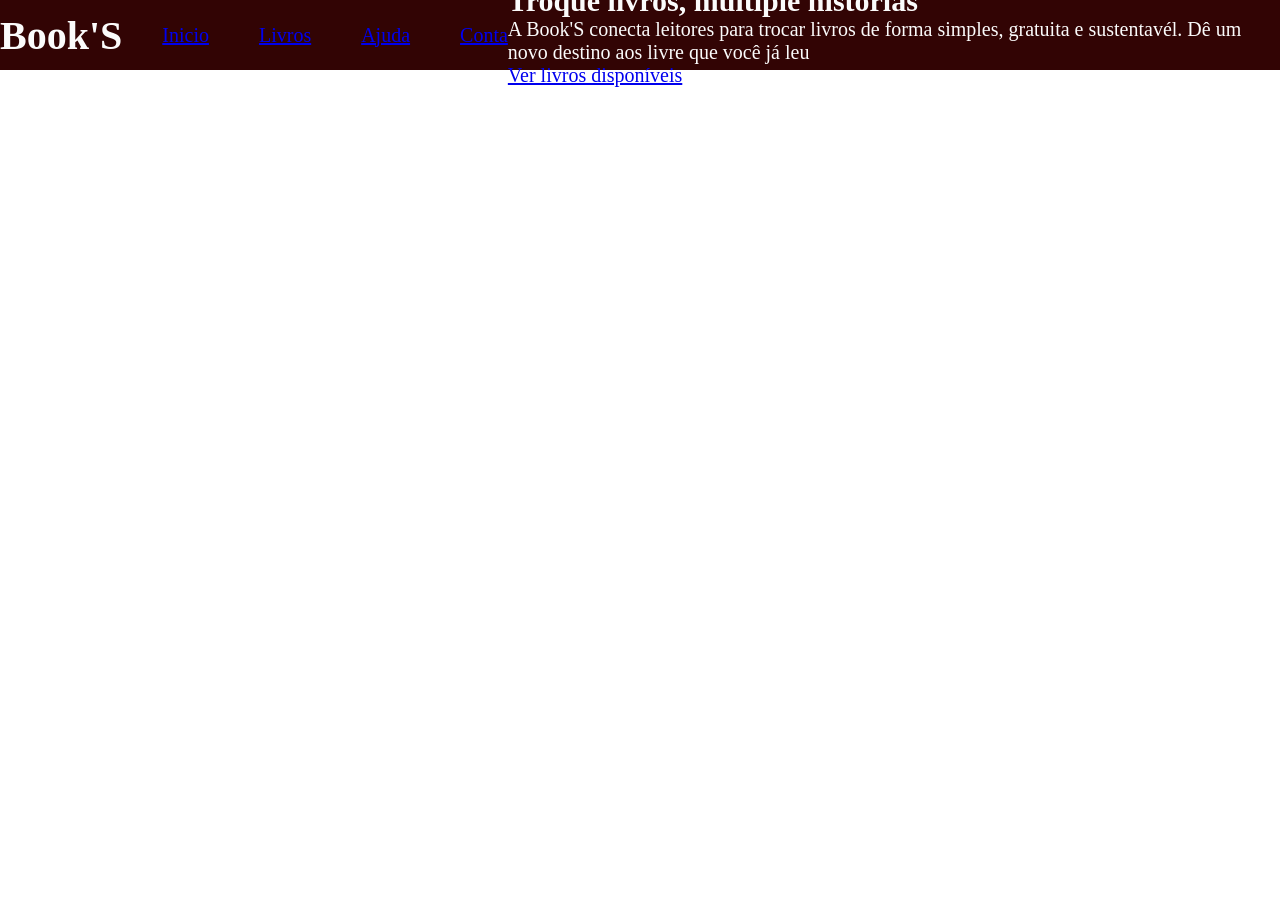
==== index.html @ 9f88556f "Add mais coisas" ====
<!DOCTYPE html>
<html lang="pt-br">
<head>
    <meta charset="UTF-8">
    <meta name="viewport" content="width=device-width, initial-scale=1.0">
    <link rel="stylesheet" href="style.css">

    <title>Troca de livros</title>
</head>
<body>
    <header>
        <h1>    
        Book'S
         </h1>
         <nav>
            <ul>
                <li> <a href="# "> Inicio </a> </li>
                <li> <a href="# "> Livros </a> </li>
                <li> <a href="# "> Ajuda </a> </li>
                <li> <a href="# "> Conta </a> </li>

         </ul>
     </nav>
 <header>
<section>
    <h1> Troque livros, multiple histórias </h1>
    <p> A Book'S conecta leitores para trocar livros de forma simples, gratuita e sustentavél. Dê um novo destino aos livre
     que você já leu </p>
     <a href="#livros"> Ver livros disponíveis</a>
</section>

</body>

</html>
---- style.css ----
body{

    background-color: rgb(255, 255, 255);
    color:rgb(249, 249, 249);
    font-size: 20px;
}
*{
    margin: 0;
   
}
header{
    background-color: rgb(50, 4, 4);
    width: 100%;
    height: 70px;
    display: flex;
    justify-content: space-between;
    align-items: center;
    color: rgb(251, 251, 251);
    font-size: 20px ;
}

ul{
display:flex;
gap: 50px;
list-style: none;
}

.menu{
    display: inline-block;
    text-decoration: none;
    color: rgb(255, 255, 255);
    padding: 5px;
    transition: 0.3s;
}

.menu:hover{
    color:rgb(121, 18, 18);
    background-color: rgb(139, 130, 118);
    border-radius: 5px;
    border: 2px ridge black;
    box-shadow: 5px 5px 5px rgb(0, 0, 0); 
}
{
section

}
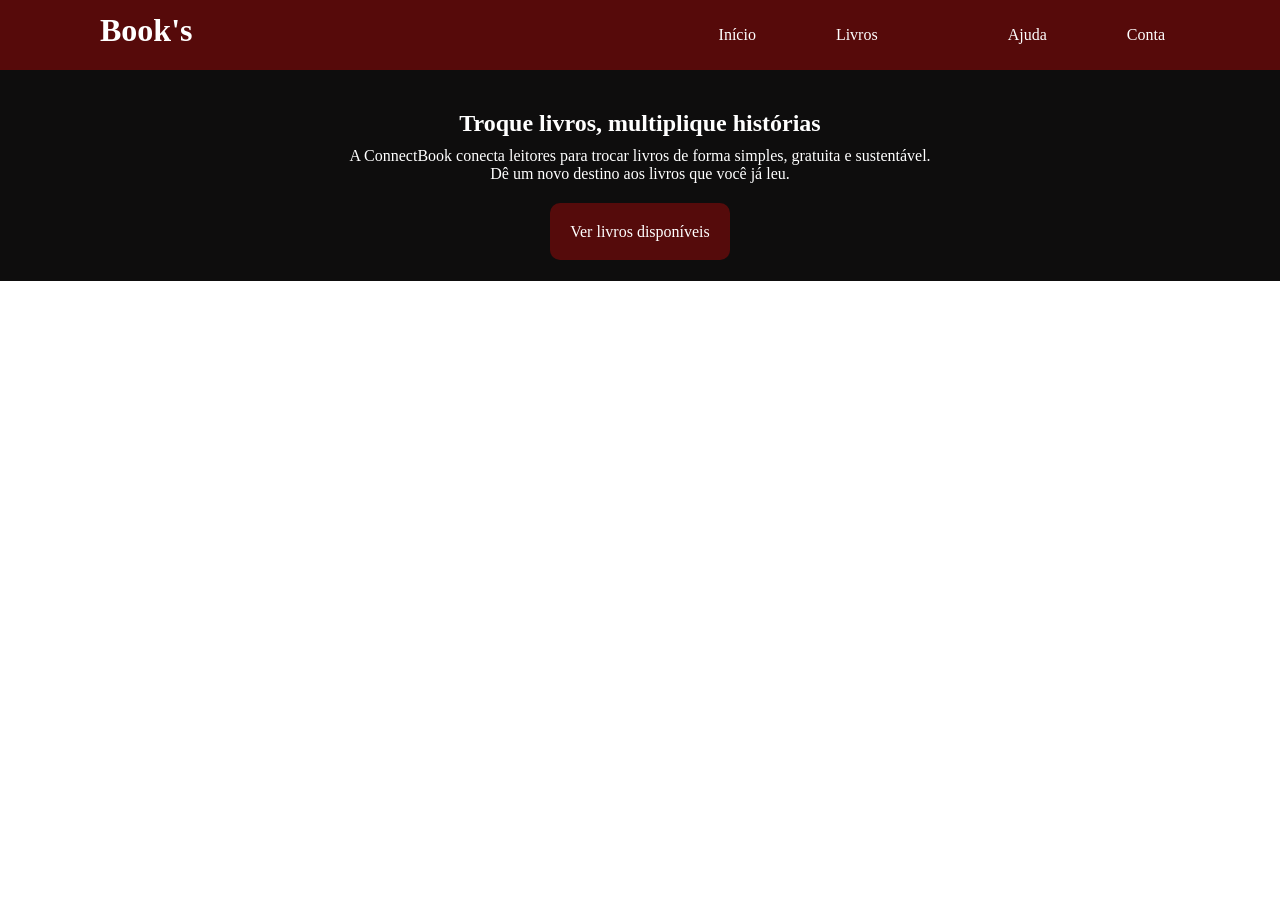
==== commit d3fe3e5b: "ADD coisas" ====
--- a/index.html
+++ b/index.html
@@ -1,34 +1,31 @@
 <!DOCTYPE html>
 <html lang="pt-br">
+
 <head>
     <meta charset="UTF-8">
     <meta name="viewport" content="width=device-width, initial-scale=1.0">
     <link rel="stylesheet" href="style.css">
+    <title>Book's</title>
+</head>
 
-    <title>Troca de livros</title>
-</head>
 <body>
     <header>
-        <h1>    
-        Book'S
-         </h1>
-         <nav>
+        <h1><div  id="nome-logo">Book's </div></h1>
+        <nav>
             <ul>
-                <li> <a href="# "> Inicio </a> </li>
-                <li> <a href="# "> Livros </a> </li>
-                <li> <a href="# "> Ajuda </a> </li>
-                <li> <a href="# "> Conta </a> </li>
-
-         </ul>
-     </nav>
- <header>
-<section>
-    <h1> Troque livros, multiple histórias </h1>
-    <p> A Book'S conecta leitores para trocar livros de forma simples, gratuita e sustentavél. Dê um novo destino aos livre
-     que você já leu </p>
-     <a href="#livros"> Ver livros disponíveis</a>
-</section>
+                <li> <a class="menu" href="#"> Início </a> </li>
+                <li> <a class="menu" href="#"> Livros </a> <li>
+                <li> <a class="menu" href="#"> Ajuda </a> </li>
+                <li> <a class="menu" href="#"> Conta </a></li>
+            </ul>
+        </nav>
+    </header>
+    <section class="banner-principal">
+        <h1 >Troque livros, multiplique histórias</h1>
+        <p>A ConnectBook conecta leitores para trocar livros de forma simples, gratuita e sustentável. <br> Dê um novo destino aos livros que você já leu.</p>
+        <a id="btn-ver-livros" href="#livros"> Ver livros disponíveis</a>       
+    </section>
 
 </body>
 
-</html> +</html>
--- a/style.css
+++ b/style.css
@@ -1,46 +1,76 @@
-body{
+@import url('https://fonts.googleapis.com/css2?family=Raleway:ital,wght@0,100..900;1,100..900&display=swap');
 
-    background-color: rgb(255, 255, 255);
-    color:rgb(249, 249, 249);
-    font-size: 20px;
-}
+
 *{
     margin: 0;
-   
+
+    font-family: ; 
+    font-optical-sizing: auto;
+    font-weight: weight;
+    font-style: normal;
+    
 }
+
 header{
-    background-color: rgb(50, 4, 4);
-    width: 100%;
-    height: 70px;
+    background-color:#560a0a ;
     display: flex;
     justify-content: space-between;
     align-items: center;
-    color: rgb(251, 251, 251);
-    font-size: 20px ;
+    color: #FFF;
+    max-width: 100%;
+    height: 70px;
+    padding: 0 100px ;
 }
 
 ul{
-display:flex;
-gap: 50px;
-list-style: none;
+    display: flex;
+    gap: 50px;
+    list-style: none;
 }
 
 .menu{
     display: inline-block;
     text-decoration: none;
-    color: rgb(255, 255, 255);
-    padding: 5px;
+    color: #FFF;
+    padding: 10px 15px;
     transition: 0.3s;
 }
 
 .menu:hover{
-    color:rgb(121, 18, 18);
-    background-color: rgb(139, 130, 118);
-    border-radius: 5px;
-    border: 2px ridge black;
-    box-shadow: 5px 5px 5px rgb(0, 0, 0); 
+    color: #2b0303;
+    background-color: rgba(108, 8, 8, 0.886);
+    border-radius: 10px;
+    border: #310404;
+    box-shadow: 3px 3px 3px #280202;
+    
 }
-{
-section
 
+
+.banner-principal{
+    text-align: center;
+    padding: 40px 200px; 
+    background-color:#0e0d0d;;
+    color: #FFF;
 }
+
+h1{
+    margin-bottom: 10px;
+}
+
+p{
+    margin-bottom: 40px;
+}
+
+#btn-ver-livros{
+    background-color: #550b0b;
+    text-decoration: none;
+    color: #FFF;
+    padding: 20px;
+    border-radius: 10px;
+}
+
+#btn-ver-livros:hover{
+    background-color: #423e3e;
+    border: none;
+
+}
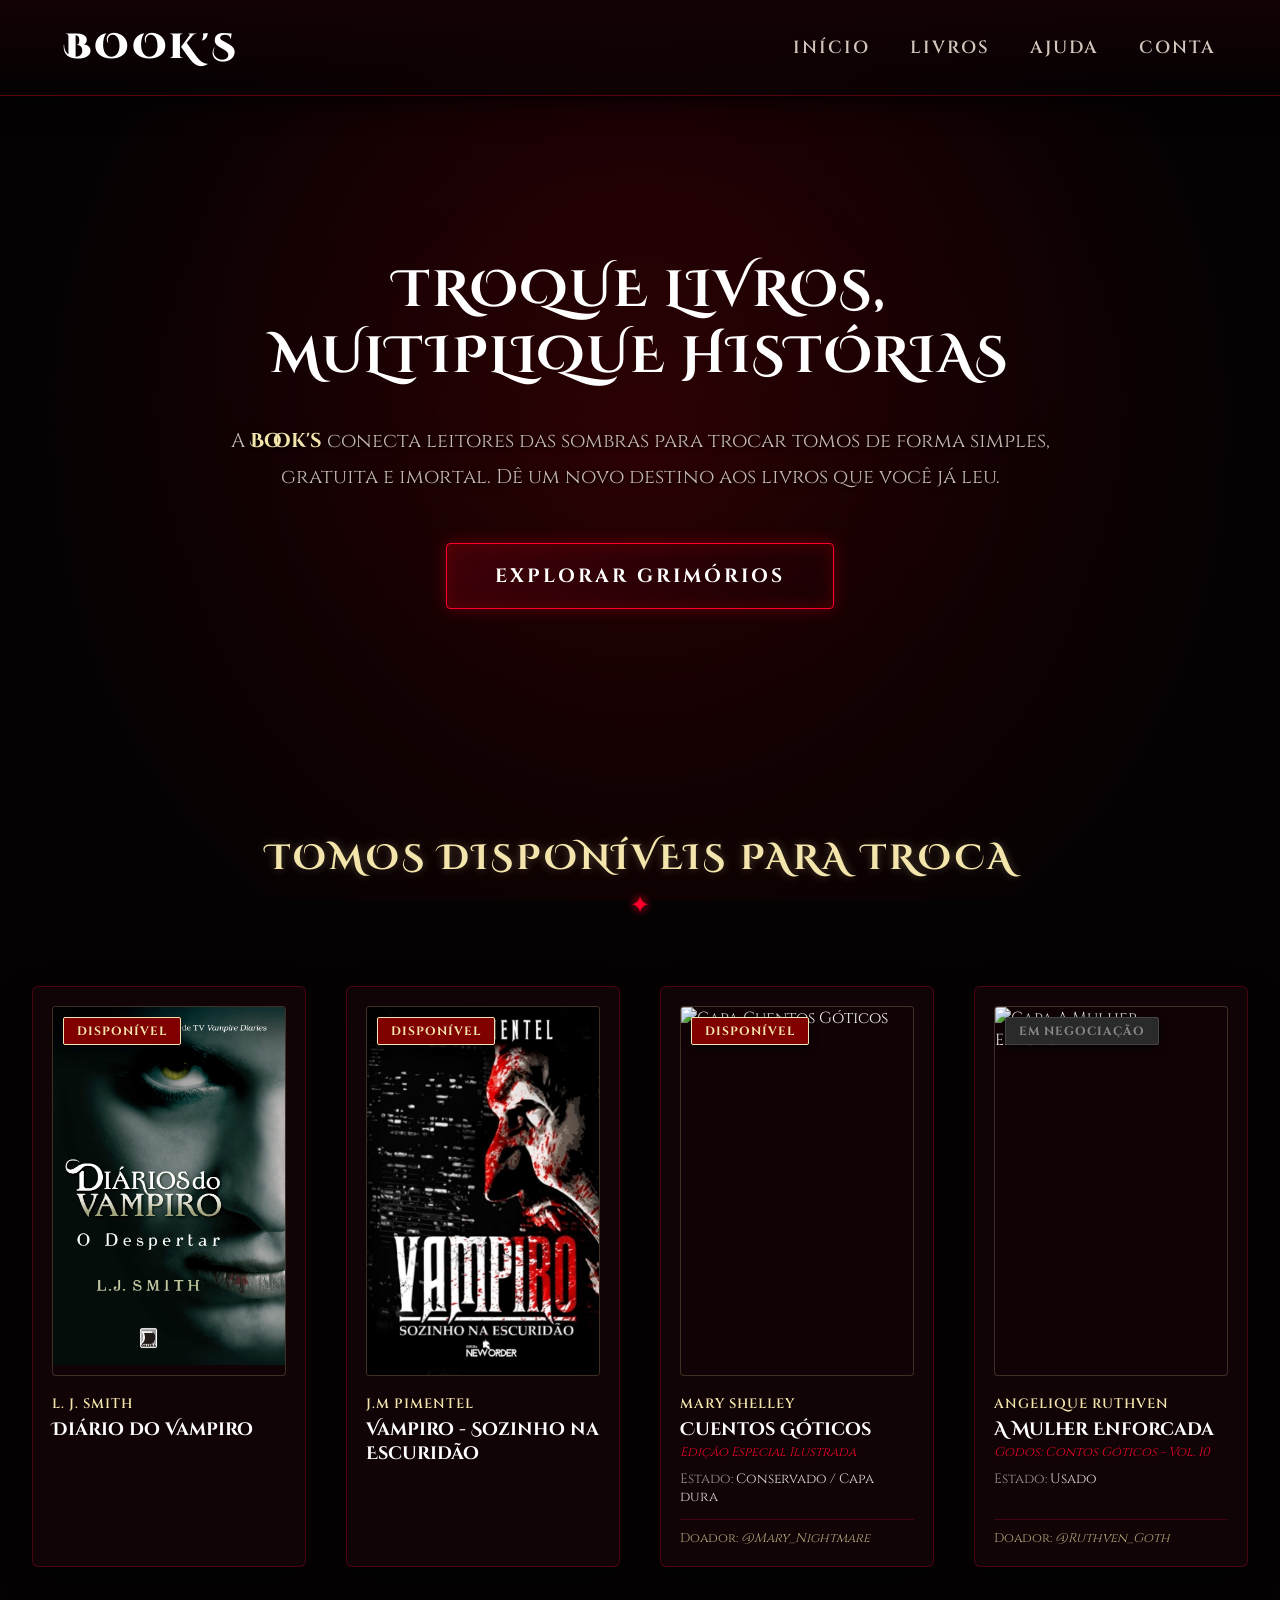
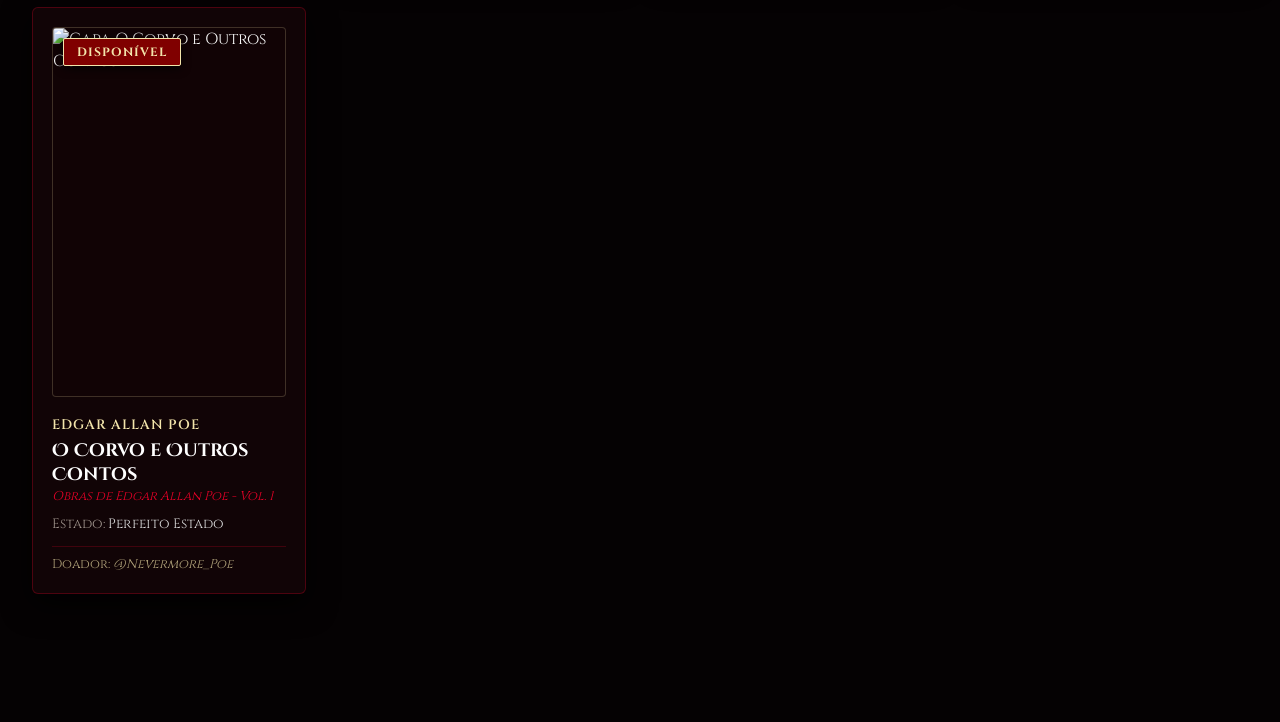
==== commit 5e8004b2: "ADD novas coisas" ====
--- a/index.html
+++ b/index.html
@@ -1,31 +1,148 @@
 <!DOCTYPE html>
-<html lang="pt-br">
+<html lang="pt-BR">
+<head>
+  <meta charset="UTF-8">
+  <meta name="viewport" content="width=device-width, initial-scale=1.0">
+  <title>BOOK'S - Troque Livros Imortais</title>
+  
+  <!-- Fontes Góticas e Elegantes do Google Fonts -->
+  <link rel="preconnect" href="https://fonts.googleapis.com">
+  <link rel="preconnect" href="https://fonts.gstatic.com" crossorigin>
+  <link href="https://fonts.googleapis.com/css2?family=Cinzel+Decorative:wght@700;900&family=Cinzel:wght@400;600;700&display=swap" rel="stylesheet">
+  
+  <link rel="stylesheet" href="style.css">
+</head>
+<body>
 
-<head>
-    <meta charset="UTF-8">
-    <meta name="viewport" content="width=device-width, initial-scale=1.0">
-    <link rel="stylesheet" href="style.css">
-    <title>Book's</title>
-</head>
+  <!-- Efeito Visual de Névoa de Fundo -->
+  <div class="vampire-bg"></div>
 
-<body>
-    <header>
-        <h1><div  id="nome-logo">Book's </div></h1>
-        <nav>
-            <ul>
-                <li> <a class="menu" href="#"> Início </a> </li>
-                <li> <a class="menu" href="#"> Livros </a> <li>
-                <li> <a class="menu" href="#"> Ajuda </a> </li>
-                <li> <a class="menu" href="#"> Conta </a></li>
-            </ul>
-        </nav>
-    </header>
-    <section class="banner-principal">
-        <h1 >Troque livros, multiplique histórias</h1>
-        <p>A ConnectBook conecta leitores para trocar livros de forma simples, gratuita e sustentável. <br> Dê um novo destino aos livros que você já leu.</p>
-        <a id="btn-ver-livros" href="#livros"> Ver livros disponíveis</a>       
-    </section>
+  <!-- Cabeçalho -->
+  <header class="header">
+    <div class="logo">
+      BOOK'S
+    </div>
+    <nav class="nav">
+      <a href="#" class="nav-link">INÍCIO</a>
+      <a href="#livros" class="nav-link">LIVROS</a>
+      <a href="#" class="nav-link">AJUDA</a>
+      <a href="#" class="nav-link">CONTA</a>
+    </nav>
+  </header>
+
+  <!-- Seção Principal (Hero) -->
+  <main class="hero">
+    <div class="hero-content">
+      <h1 class="glow-title">
+        TROQUE LIVROS,<br>
+        <span class="highlight">MULTIPLIQUE HISTÓRIAS</span>
+      </h1>
+
+      <p class="description">
+        A <strong>Book's</strong> conecta leitores das sombras para trocar tomos de forma simples, gratuita e imortal. Dê um novo destino aos livros que você já leu.
+      </p>
+
+      <a href="#livros" class="vampire-btn">
+        <span class="btn-text">EXPLORAR GRIMÓRIOS</span>
+      </a>
+    </div>
+  </main>
+
+  <!-- SEÇÃO DE LIVROS DISPONÍVEIS -->
+  <section class="books-section" id="livros">
+    <div class="section-header">
+      <h2 class="section-title">TOMOS DISPONÍVEIS PARA TROCA</h2>
+      <div class="divider">✦</div>
+    </div>
+
+    <div class="books-grid">
+      
+      <!-- Card 1: Obsessão Sangria -->
+      <article class="book-card">
+        <div class="book-cover-wrapper">
+          <span class="badge badge-disponivel">Disponível</span>
+          <img src="img/diarios-do-vampiro.jpg" alt="Capa do livro">
+          <div class="overlay">
+            <a href="#" class="btn-trocar">SOLICITAR TROCA</a>
+          </div>
+        </div>
+        <div class="book-info">
+          <span class="book-author">L. J. Smith</span>
+          <h3 class="book-title">Diário do Vampiro</h3>
+        </div>
+      </article>
+
+      <!-- Card 2: O Castelo de Otranto -->
+      <article class="book-card">
+        <div class="book-cover-wrapper">
+          <span class="badge badge-disponivel">Disponível</span>
+          <img src="img2/61XzNR2UfTL._SL1000_.jpg" alt="Capa O Castelo de Otranto" class="book-cover">
+          <div class="overlay">
+            <a href="#" class="btn-trocar">SOLICITAR TROCA</a>
+          </div>
+        </div>
+        <div class="book-info">
+          <span class="book-author">J.M Pimentel</span>
+          <h3 class="book-title">Vampiro - Sozinho na Escuridão</h3>
+        </div>
+      </article>
+
+      <!-- Card 3: Cuentos Góticos -->
+      <article class="book-card">
+        <div class="book-cover-wrapper">
+          <span class="badge badge-disponivel">Disponível</span>
+          <img src="imagens/cuentos-goticos.jpg" alt="Capa Cuentos Góticos" class="book-cover">
+          <div class="overlay">
+            <a href="#" class="btn-trocar">SOLICITAR TROCA</a>
+          </div>
+        </div>
+        <div class="book-info">
+          <span class="book-author">Mary Shelley</span>
+          <h3 class="book-title">Cuentos Góticos</h3>
+          <p class="book-sub">Edição Especial Ilustrada</p>
+          <p class="book-condition">Estado: <span>Conservado / Capa dura</span></p>
+          <div class="owner-tag">Doador: <em>@Mary_Nightmare</em></div>
+        </div>
+      </article>
+
+      <!-- Card 4: A Mulher Enforcada -->
+      <article class="book-card">
+        <div class="book-cover-wrapper">
+          <span class="badge badge-reservado">Em Negociação</span>
+          <img src="imagens/a-mulher-enforcada.jpg" alt="Capa A Mulher Enforcada" class="book-cover">
+          <div class="overlay">
+            <a href="#" class="btn-trocar disabled">INDISPONÍVEL</a>
+          </div>
+        </div>
+        <div class="book-info">
+          <span class="book-author">Angelique Ruthven</span>
+          <h3 class="book-title">A Mulher Enforcada</h3>
+          <p class="book-sub">Godos: Contos Góticos - Vol. 10</p>
+          <p class="book-condition">Estado: <span>Usado</span></p>
+          <div class="owner-tag">Doador: <em>@Ruthven_Goth</em></div>
+        </div>
+      </article>
+
+      <!-- Card 5: Edgar Allan Poe -->
+      <article class="book-card">
+        <div class="book-cover-wrapper">
+          <span class="badge badge-disponivel">Disponível</span>
+          <img src="imagens/edgar-allan-poe.jpg" alt="Capa O Corvo e Outros Contos" class="book-cover">
+          <div class="overlay">
+            <a href="#" class="btn-trocar">SOLICITAR TROCA</a>
+          </div>
+        </div>
+        <div class="book-info">
+          <span class="book-author">Edgar Allan Poe</span>
+          <h3 class="book-title">O Corvo e Outros Contos</h3>
+          <p class="book-sub">Obras de Edgar Allan Poe - Vol. 1</p>
+          <p class="book-condition">Estado: <span>Perfeito Estado</span></p>
+          <div class="owner-tag">Doador: <em>@Nevermore_Poe</em></div>
+        </div>
+      </article>
+
+    </div>
+  </section>
 
 </body>
-
 </html>
--- a/style.css
+++ b/style.css
@@ -1,76 +1,431 @@
-@import url('https://fonts.googleapis.com/css2?family=Raleway:ital,wght@0,100..900;1,100..900&display=swap');
-
-
-*{
-    margin: 0;
-
-    font-family: ; 
-    font-optical-sizing: auto;
-    font-weight: weight;
-    font-style: normal;
-    
-}
-
-header{
-    background-color:#560a0a ;
-    display: flex;
-    justify-content: space-between;
-    align-items: center;
-    color: #FFF;
-    max-width: 100%;
-    height: 70px;
-    padding: 0 100px ;
-}
-
-ul{
-    display: flex;
-    gap: 50px;
-    list-style: none;
-}
-
-.menu{
-    display: inline-block;
-    text-decoration: none;
-    color: #FFF;
-    padding: 10px 15px;
-    transition: 0.3s;
-}
-
-.menu:hover{
-    color: #2b0303;
-    background-color: rgba(108, 8, 8, 0.886);
-    border-radius: 10px;
-    border: #310404;
-    box-shadow: 3px 3px 3px #280202;
-    
-}
-
-
-.banner-principal{
-    text-align: center;
-    padding: 40px 200px; 
-    background-color:#0e0d0d;;
-    color: #FFF;
-}
-
-h1{
-    margin-bottom: 10px;
-}
-
-p{
-    margin-bottom: 40px;
-}
-
-#btn-ver-livros{
-    background-color: #550b0b;
-    text-decoration: none;
-    color: #FFF;
-    padding: 20px;
-    border-radius: 10px;
-}
-
-#btn-ver-livros:hover{
-    background-color: #423e3e;
-    border: none;
-
-}+
+/* RESET BÁSICO E VARIÁVEIS */
+* {
+  margin: 0;
+  padding: 0;
+  box-sizing: border-box;
+}
+
+html {
+  scroll-behavior: smooth;
+}
+
+:root {
+  --bg-dark: #050203;
+  --red-dark: #2b0408;
+  --red-blood: #800000;
+  --red-bright: #ff002b;
+  --text-gold: #f3e5ab;
+  --text-white: #f5f5f5;
+  --font-gothic: 'Cinzel Decorative', serif;
+  --font-serif: 'Cinzel', serif;
+}
+
+body {
+  background-color: var(--bg-dark);
+  color: var(--text-white);
+  font-family: var(--font-serif);
+  min-height: 100vh;
+  display: flex;
+  flex-direction: column;
+  overflow-x: hidden;
+  position: relative;
+}
+
+/* Efeito de Névoa & Vignette Vampiresca ao Fundo */
+.vampire-bg {
+  position: fixed;
+  top: 0;
+  left: 0;
+  width: 100vw;
+  height: 100vh;
+  background: 
+    radial-gradient(circle at center, rgba(128, 0, 0, 0.25) 0%, rgba(5, 2, 3, 0.95) 80%),
+    radial-gradient(circle at 50% -20%, rgba(255, 0, 43, 0.15), transparent 70%);
+  pointer-events: none;
+  z-index: -1;
+}
+
+/* HEADER */
+.header {
+  display: flex;
+  justify-content: space-between;
+  align-items: center;
+  padding: 1.5rem 4rem;
+  background: linear-gradient(180deg, rgba(20, 2, 5, 0.95) 0%, rgba(5, 2, 3, 0.6) 100%);
+  border-bottom: 1px solid rgba(255, 0, 43, 0.3);
+  box-shadow: 0 4px 25px rgba(0, 0, 0, 0.9);
+  position: sticky;
+  top: 0;
+  z-index: 100;
+  backdrop-filter: blur(8px);
+}
+
+/* LOGO BRILHANTE */
+.logo {
+  font-family: var(--font-gothic);
+  font-size: 2.2rem;
+  font-weight: 900;
+  letter-spacing: 3px;
+  color: #fff;
+  text-transform: uppercase;
+  animation: vampireGlow 3s infinite alternate ease-in-out;
+}
+
+/* NAVEGAÇÃO */
+.nav {
+  display: flex;
+  gap: 2.5rem;
+}
+
+.nav-link {
+  color: #d1c7bd;
+  text-decoration: none;
+  font-size: 1.1rem;
+  font-weight: 600;
+  letter-spacing: 2px;
+  transition: all 0.3s ease;
+  position: relative;
+}
+
+.nav-link:hover {
+  color: var(--red-bright);
+  text-shadow: 0 0 10px var(--red-bright), 0 0 20px var(--red-blood);
+  transform: translateY(-2px);
+}
+
+/* HERO SECTION */
+.hero {
+  min-height: 75vh;
+  display: flex;
+  justify-content: center;
+  align-items: center;
+  text-align: center;
+  padding: 4rem 2rem;
+}
+
+.hero-content {
+  max-width: 900px;
+}
+
+/* TÍTULO PRINCIPAL CABULOSO COM BRILHO PULSANTE */
+.glow-title {
+  font-family: var(--font-gothic);
+  font-size: 3.2rem;
+  line-height: 1.3;
+  letter-spacing: 2px;
+  color: #ffffff;
+  text-transform: uppercase;
+  margin-bottom: 2rem;
+  animation: titlePulse 4s infinite alternate ease-in-out;
+}
+
+.glow-title .highlight {
+  color: #fff;
+  display: block;
+}
+
+/* DESCRIÇÃO */
+.description {
+  font-size: 1.25rem;
+  line-height: 1.8;
+  color: #c2b9b0;
+  margin-bottom: 3rem;
+  font-weight: 400;
+  text-shadow: 0 2px 4px rgba(0, 0, 0, 0.8);
+}
+
+.description strong {
+  color: var(--text-gold);
+  font-family: var(--font-gothic);
+}
+
+/* BOTÃO VAMPIRESCO */
+.vampire-btn {
+  display: inline-block;
+  padding: 1.2rem 3rem;
+  background: linear-gradient(135deg, #400008 0%, #1a0003 100%);
+  color: #ffffff;
+  text-decoration: none;
+  font-family: var(--font-serif);
+  font-size: 1.2rem;
+  font-weight: 700;
+  letter-spacing: 3px;
+  border: 1px solid var(--red-bright);
+  border-radius: 4px;
+  box-shadow: 0 0 15px rgba(255, 0, 43, 0.3), inset 0 0 15px rgba(128, 0, 0, 0.5);
+  transition: all 0.4s ease;
+}
+
+.vampire-btn:hover {
+  background: linear-gradient(135deg, var(--red-blood) 0%, #400008 100%);
+  border-color: #ff4d6d;
+  box-shadow: 0 0 30px rgba(255, 0, 43, 0.8), inset 0 0 20px rgba(255, 0, 43, 0.6);
+  transform: scale(1.05);
+  color: #fff;
+}
+
+/* ===================================
+   SEÇÃO DE LIVROS DISPONÍVEIS
+   =================================== */
+.books-section {
+  padding: 4rem 2rem 8rem 2rem;
+  max-width: 1400px;
+  margin: 0 auto;
+}
+
+.section-header {
+  text-align: center;
+  margin-bottom: 4rem;
+}
+
+.section-title {
+  font-family: var(--font-gothic);
+  font-size: 2.2rem;
+  color: var(--text-gold);
+  letter-spacing: 3px;
+  text-shadow: 0 0 10px rgba(243, 229, 171, 0.3);
+}
+
+.divider {
+  color: var(--red-bright);
+  font-size: 1.5rem;
+  margin-top: 0.5rem;
+  text-shadow: 0 0 10px var(--red-bright);
+}
+
+/* GRID DE CARDS */
+.books-grid {
+  display: grid;
+  grid-template-columns: repeat(auto-fit, minmax(240px, 1fr));
+  gap: 2.5rem;
+  justify-content: center;
+}
+
+/* CARD DE LIVRO VITORIANO */
+.book-card {
+  background: rgba(20, 5, 8, 0.85);
+  border: 1px solid rgba(255, 0, 43, 0.25);
+  border-radius: 6px;
+  padding: 1.2rem;
+  box-shadow: 0 10px 30px rgba(0, 0, 0, 0.9);
+  transition: all 0.4s cubic-bezier(0.175, 0.885, 0.32, 1.275);
+  display: flex;
+  flex-direction: column;
+  position: relative;
+}
+
+.book-card:hover {
+  transform: translateY(-10px) scale(1.02);
+  border-color: var(--red-bright);
+  box-shadow: 0 15px 35px rgba(255, 0, 43, 0.35), 0 0 15px rgba(128, 0, 0, 0.5);
+}
+
+/* CONTAINER DA CAPA */
+.book-cover-wrapper {
+  position: relative;
+  width: 100%;
+  height: 370px;
+  overflow: hidden;
+  border-radius: 4px;
+  border: 1px solid rgba(243, 229, 171, 0.2);
+  background-color: #110305;
+}
+
+.book-cover {
+  width: 100%;
+  height: 100%;
+  object-fit: cover;
+  transition: transform 0.5s ease;
+
+}
+
+.book-card:hover .book-cover {
+  transform: scale(1.08);
+}
+
+/* BADGES (SELOS) */
+.badge {
+  position: absolute;
+  top: 10px;
+  left: 10px;
+  padding: 0.3rem 0.8rem;
+  font-size: 0.75rem;
+  font-weight: 700;
+  letter-spacing: 1px;
+  text-transform: uppercase;
+  border-radius: 2px;
+  z-index: 2;
+  box-shadow: 0 2px 10px rgba(0, 0, 0, 0.8);
+}
+
+.badge-disponivel {
+  background: var(--red-blood);
+  color: var(--text-gold);
+  border: 1px solid var(--text-gold);
+}
+
+.badge-reservado {
+  background: #2a2a2a;
+  color: #888;
+  border: 1px solid #444;
+}
+
+/* EFEITO DE HOVER DA CAPA (OVERLAY) */
+.overlay {
+  position: absolute;
+  inset: 0;
+  background: rgba(5, 2, 3, 0.85);
+  display: flex;
+  justify-content: center;
+  align-items: center;
+  opacity: 0;
+  transition: opacity 0.4s ease;
+  backdrop-filter: blur(3px);
+}
+
+.book-card:hover .overlay {
+  opacity: 1;
+}
+
+.btn-trocar {
+  padding: 0.8rem 1.4rem;
+  background: var(--red-blood);
+  color: var(--text-gold);
+  text-decoration: none;
+  font-size: 0.85rem;
+  font-weight: 700;
+  letter-spacing: 2px;
+  border: 1px solid var(--red-bright);
+  box-shadow: 0 0 15px var(--red-blood);
+  transition: all 0.3s ease;
+  text-align: center;
+}
+
+.btn-trocar:hover {
+  background: var(--red-bright);
+  color: #fff;
+  box-shadow: 0 0 20px var(--red-bright);
+  transform: scale(1.05);
+}
+
+.btn-trocar.disabled {
+  background: #333;
+  border-color: #555;
+  color: #777;
+  cursor: not-allowed;
+  box-shadow: none;
+}
+
+/* INFORMAÇÕES DO LIVRO */
+.book-info {
+  padding-top: 1.2rem;
+  display: flex;
+  flex-direction: column;
+  flex: 1;
+}
+
+.book-author {
+  font-size: 0.85rem;
+  color: var(--text-gold);
+  letter-spacing: 1px;
+  text-transform: uppercase;
+  font-weight: 600;
+}
+
+.book-title {
+  font-family: var(--font-gothic);
+  font-size: 1.15rem;
+  margin: 0.3rem 0 0.1rem 0;
+  color: #fff;
+  line-height: 1.3;
+}
+
+.book-sub {
+  font-size: 0.8rem;
+  color: rgba(255, 0, 43, 0.9);
+  margin-bottom: 0.6rem;
+  font-style: italic;
+}
+
+.book-condition {
+  font-size: 0.85rem;
+  color: #a0958d;
+  margin-bottom: 0.8rem;
+}
+
+.book-condition span {
+  color: #ddd;
+}
+
+.owner-tag {
+  font-size: 0.8rem;
+  color: rgba(243, 229, 171, 0.7);
+  margin-top: auto;
+  border-top: 1px solid rgba(255, 0, 43, 0.2);
+  padding-top: 0.6rem;
+}
+
+/* ANIMAÇÕES DE BRILHO (GLOW) */
+@keyframes vampireGlow {
+  0% {
+    text-shadow: 
+      0 0 5px #fff,
+      0 0 10px var(--red-bright),
+      0 0 20px var(--red-blood);
+  }
+  100% {
+    text-shadow: 
+      0 0 10px #fff,
+      0 0 25px var(--red-bright),
+      0 0 45px var(--red-bright),
+      0 0 60px var(--red-blood);
+  }
+}
+
+@keyframes titlePulse {
+  0% {
+    text-shadow: 
+      0 0 10px rgba(255, 255, 255, 0.8),
+      0 0 20px rgba(128, 0, 0, 0.8),
+      0 0 30px rgba(128, 0, 0, 0.6);
+  }
+  50% {
+    text-shadow: 
+      0 0 15px rgba(255, 255, 255, 1),
+      0 0 30px rgba(255, 0, 43, 0.9),
+      0 0 50px rgba(255, 0, 43, 0.7),
+      0 0 70px rgba(128, 0, 0, 0.9);
+  }
+  100% {
+    text-shadow: 
+      0 0 8px rgba(255, 255, 255, 0.7),
+      0 0 18px rgba(128, 0, 0, 0.8),
+      0 0 35px rgba(128, 0, 0, 0.5);
+  }
+}
+
+/* RESPONSIVIDADE PARA CELULARES */
+@media (max-width: 768px) {
+  .header {
+    flex-direction: column;
+    gap: 1.5rem;
+    padding: 1.5rem;
+  }
+
+  .glow-title {
+    font-size: 2rem;
+  }
+
+  .description {
+    font-size: 1rem;
+  }
+
+  .books-grid {
+    grid-template-columns: 1fr;
+  }
+}
+img {
+  width:100%;
+  height: auto;
+  }
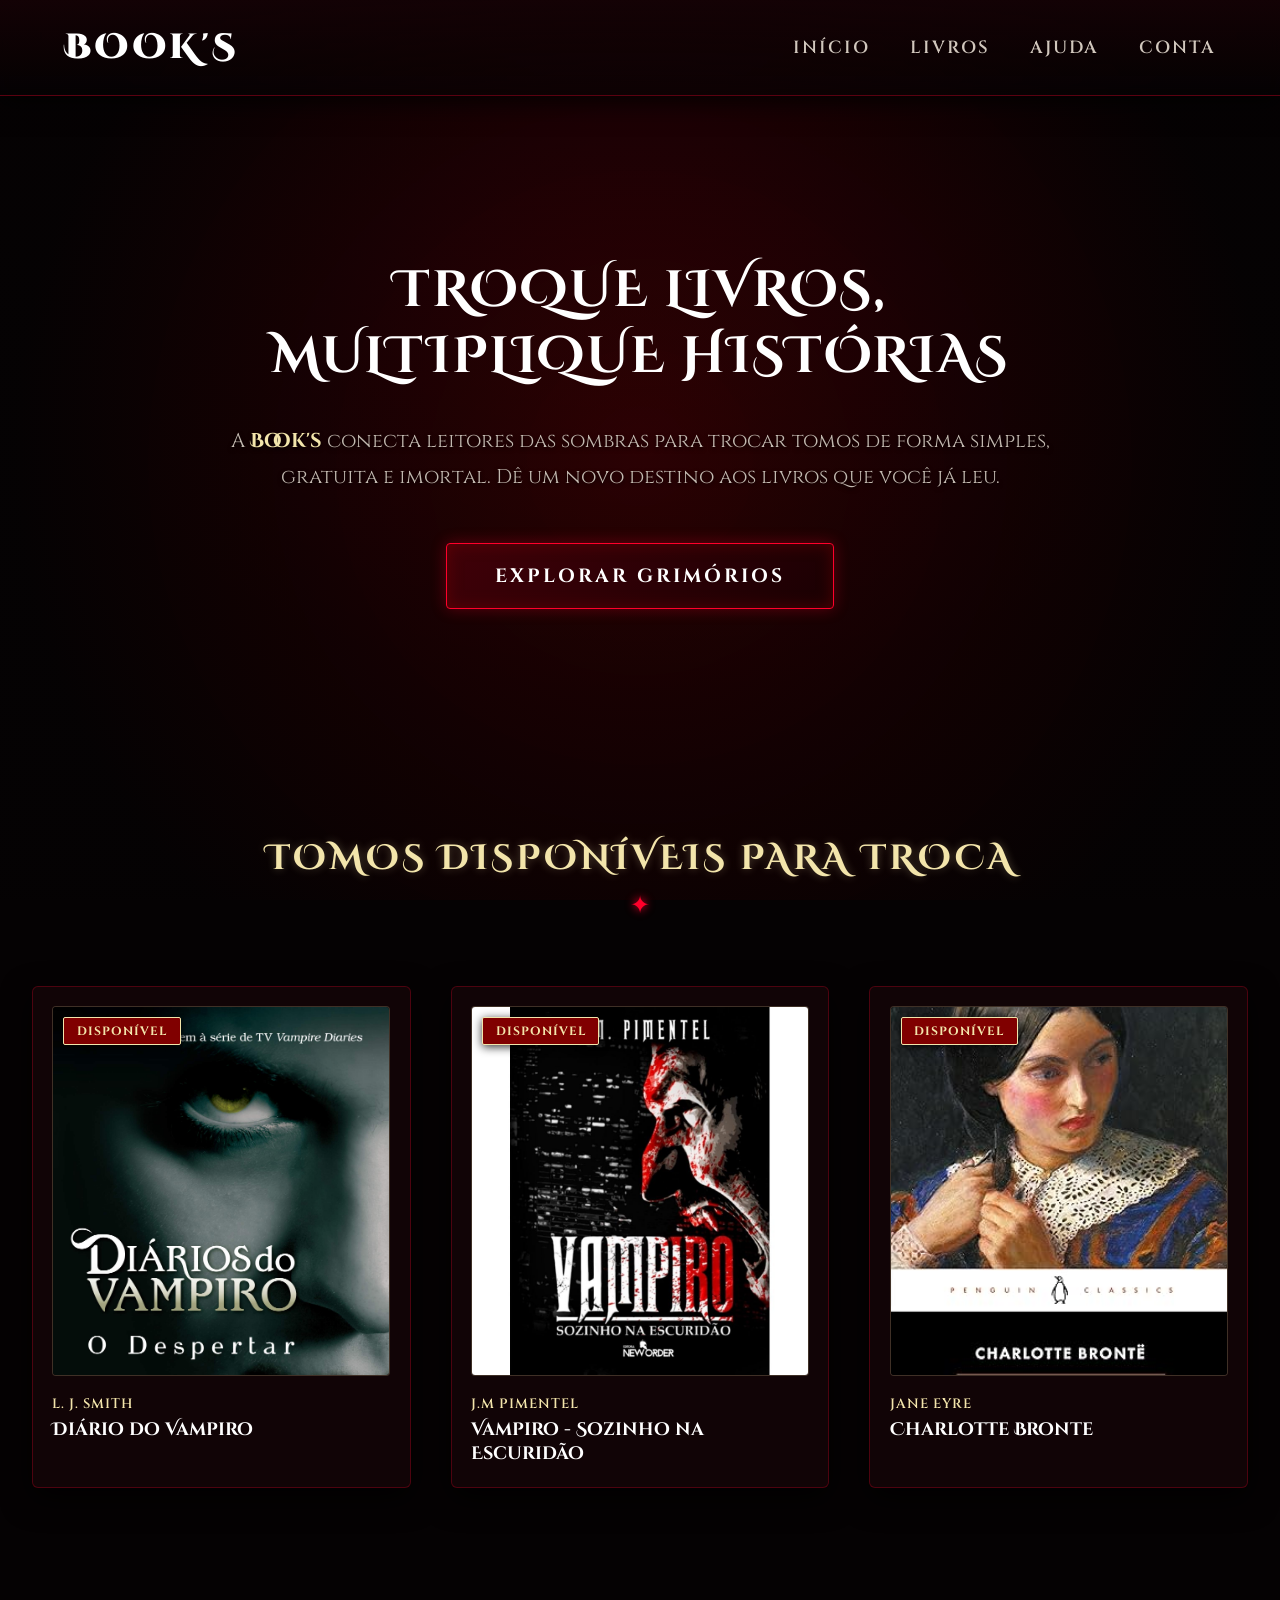
==== commit 1a89a2f8: "Dever" ====
--- a/index.html
+++ b/index.html
@@ -72,7 +72,6 @@
         </div>
       </article>
 
-      <!-- Card 2: O Castelo de Otranto -->
       <article class="book-card">
         <div class="book-cover-wrapper">
           <span class="badge badge-disponivel">Disponível</span>
@@ -91,58 +90,13 @@
       <article class="book-card">
         <div class="book-cover-wrapper">
           <span class="badge badge-disponivel">Disponível</span>
-          <img src="imagens/cuentos-goticos.jpg" alt="Capa Cuentos Góticos" class="book-cover">
+          <img src="img3/81pwJjgcwwL._SY466_.jpg" alt="Capa Cuentos Góticos" class="book-cover">
           <div class="overlay">
             <a href="#" class="btn-trocar">SOLICITAR TROCA</a>
           </div>
         </div>
         <div class="book-info">
-          <span class="book-author">Mary Shelley</span>
-          <h3 class="book-title">Cuentos Góticos</h3>
-          <p class="book-sub">Edição Especial Ilustrada</p>
-          <p class="book-condition">Estado: <span>Conservado / Capa dura</span></p>
-          <div class="owner-tag">Doador: <em>@Mary_Nightmare</em></div>
+          <span class="book-author">Jane Eyre</span>
+          <h3 class="book-title">Charlotte Bronte</h3>
         </div>
       </article>
-
-      <!-- Card 4: A Mulher Enforcada -->
-      <article class="book-card">
-        <div class="book-cover-wrapper">
-          <span class="badge badge-reservado">Em Negociação</span>
-          <img src="imagens/a-mulher-enforcada.jpg" alt="Capa A Mulher Enforcada" class="book-cover">
-          <div class="overlay">
-            <a href="#" class="btn-trocar disabled">INDISPONÍVEL</a>
-          </div>
-        </div>
-        <div class="book-info">
-          <span class="book-author">Angelique Ruthven</span>
-          <h3 class="book-title">A Mulher Enforcada</h3>
-          <p class="book-sub">Godos: Contos Góticos - Vol. 10</p>
-          <p class="book-condition">Estado: <span>Usado</span></p>
-          <div class="owner-tag">Doador: <em>@Ruthven_Goth</em></div>
-        </div>
-      </article>
-
-      <!-- Card 5: Edgar Allan Poe -->
-      <article class="book-card">
-        <div class="book-cover-wrapper">
-          <span class="badge badge-disponivel">Disponível</span>
-          <img src="imagens/edgar-allan-poe.jpg" alt="Capa O Corvo e Outros Contos" class="book-cover">
-          <div class="overlay">
-            <a href="#" class="btn-trocar">SOLICITAR TROCA</a>
-          </div>
-        </div>
-        <div class="book-info">
-          <span class="book-author">Edgar Allan Poe</span>
-          <h3 class="book-title">O Corvo e Outros Contos</h3>
-          <p class="book-sub">Obras de Edgar Allan Poe - Vol. 1</p>
-          <p class="book-condition">Estado: <span>Perfeito Estado</span></p>
-          <div class="owner-tag">Doador: <em>@Nevermore_Poe</em></div>
-        </div>
-      </article>
-
-    </div>
-  </section>
-
-</body>
-</html>
--- a/style.css
+++ b/style.css
@@ -198,7 +198,8 @@
 .books-grid {
   display: grid;
   grid-template-columns: repeat(auto-fit, minmax(240px, 1fr));
-  gap: 2.5rem;
+  gap: 2.5rem; 
+  
   justify-content: center;
 }
 
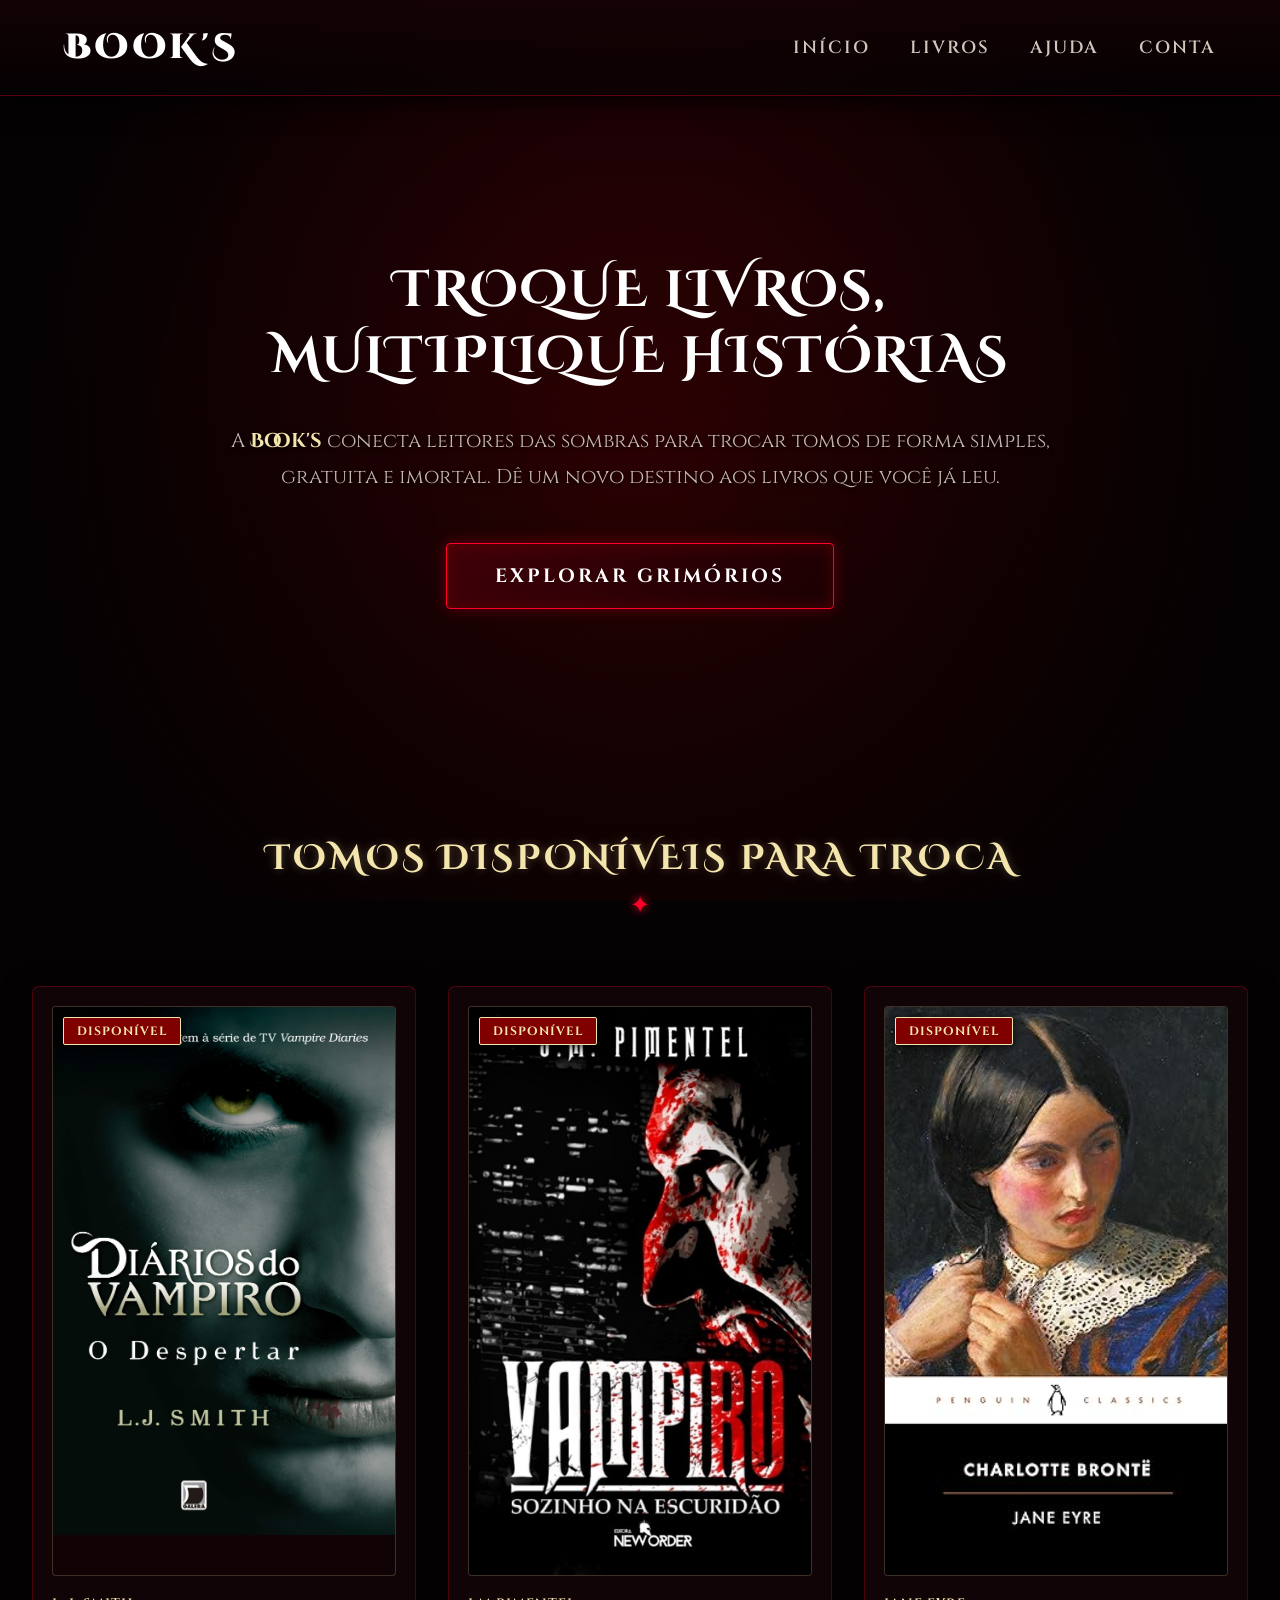
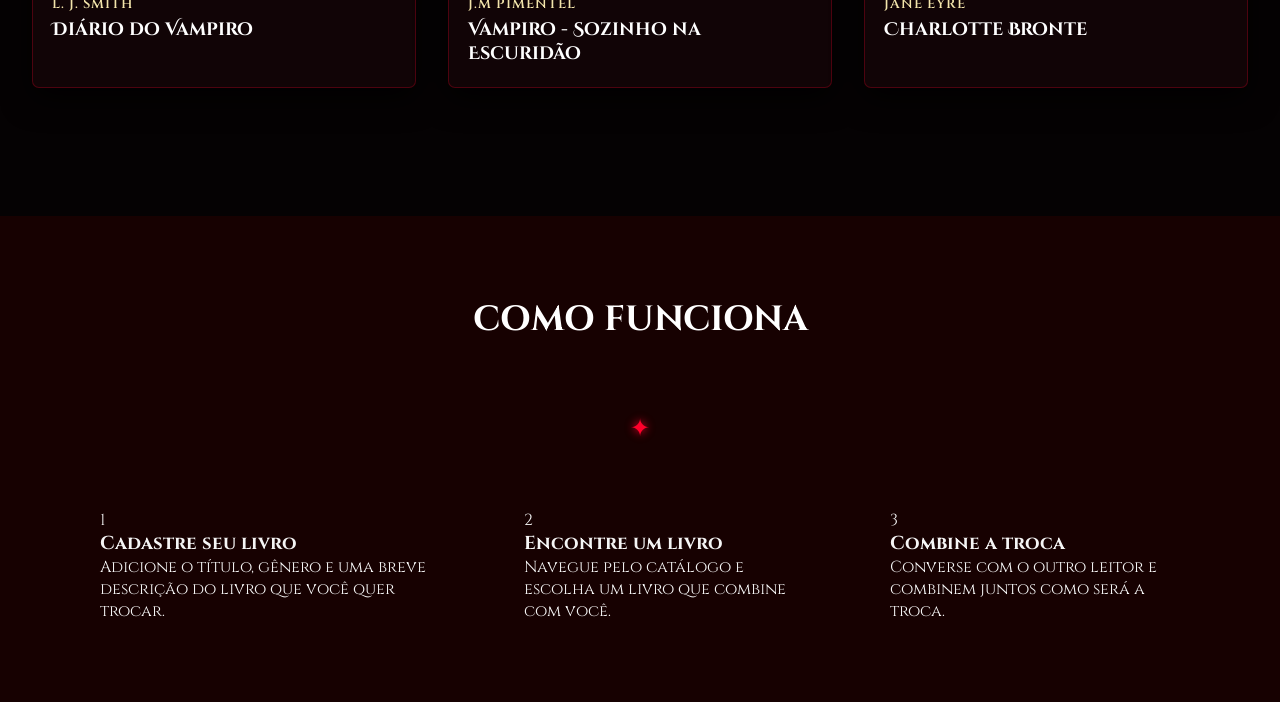
==== commit 9cb78a56: "COISAS" ====
--- a/index.html
+++ b/index.html
@@ -100,3 +100,42 @@
           <h3 class="book-title">Charlotte Bronte</h3>
         </div>
       </article>
+    </body>
+    
+<!-- FIM DA GRID DE CARDS -->
+    </div>
+
+  <!-- 1. CERTIFIQUE-SE DE FECHAR A SEÇÃO DE LIVROS AQUI: -->
+  </section>
+
+
+  <!-- 2. AGORA A SEÇÃO DE AJUDA FICA TOTALMENTE SEPARADA ABAIXO -->
+  <section class="ajuda" id="ajuda">
+    <div class="section-header">
+      <h2>COMO FUNCIONA</h2>
+      <div class="divider">✦</div>
+    </div>
+
+    <div class="todos-passos">
+      <div class="passo">
+        <span class="numero-passo">1</span>
+        <h3>Cadastre seu livro</h3>
+        <p>Adicione o título, gênero e uma breve descrição do livro que você quer trocar.</p>
+      </div>
+
+      <div class="passo">
+        <span class="numero-passo">2</span>
+        <h3>Encontre um livro</h3>
+        <p>Navegue pelo catálogo e escolha um livro que combine com você.</p>
+      </div>
+
+      <div class="passo">
+        <span class="numero-passo">3</span>
+        <h3>Combine a troca</h3>
+        <p>Converse com o outro leitor e combinem juntos como será a troca.</p>
+      </div>
+    </div>
+  </section>
+
+</body>
+</html>
--- a/style.css
+++ b/style.css
@@ -198,7 +198,7 @@
 .books-grid {
   display: grid;
   grid-template-columns: repeat(auto-fit, minmax(240px, 1fr));
-  gap: 2.5rem; 
+  gap: 2rem; 
   
   justify-content: center;
 }
@@ -207,7 +207,7 @@
 .book-card {
   background: rgba(20, 5, 8, 0.85);
   border: 1px solid rgba(255, 0, 43, 0.25);
-  border-radius: 6px;
+  border-radius: 7px;
   padding: 1.2rem;
   box-shadow: 0 10px 30px rgba(0, 0, 0, 0.9);
   transition: all 0.4s cubic-bezier(0.175, 0.885, 0.32, 1.275);
@@ -226,7 +226,7 @@
 .book-cover-wrapper {
   position: relative;
   width: 100%;
-  height: 370px;
+  height: 570px; /*largura*/
   overflow: hidden;
   border-radius: 4px;
   border: 1px solid rgba(243, 229, 171, 0.2);
@@ -429,4 +429,38 @@
 img {
   width:100%;
   height: auto;
-  }+  }
+.ajuda {
+  background-color: #000000;
+    padding: 80px 100px;
+}
+ 
+.ajuda h2 {
+  color: #5d1010;
+    text-align: center;
+    margin-bottom: 70px;
+    font-size: 35px;
+}
+ 
+.todos-passos {
+    display: flex;
+    justify-content: space-between;
+    gap: 80px;
+}
+.ajuda {
+  background-color: #170101;
+    padding: 80px 100px;
+}
+ 
+.ajuda h2 {
+  color: #ffffff;
+    text-align: center;
+    margin-bottom: 70px;
+    font-size: 35px;
+}
+ 
+.todos-passos {
+    display: flex;
+    justify-content: space-between;
+    gap: 80px;
+}
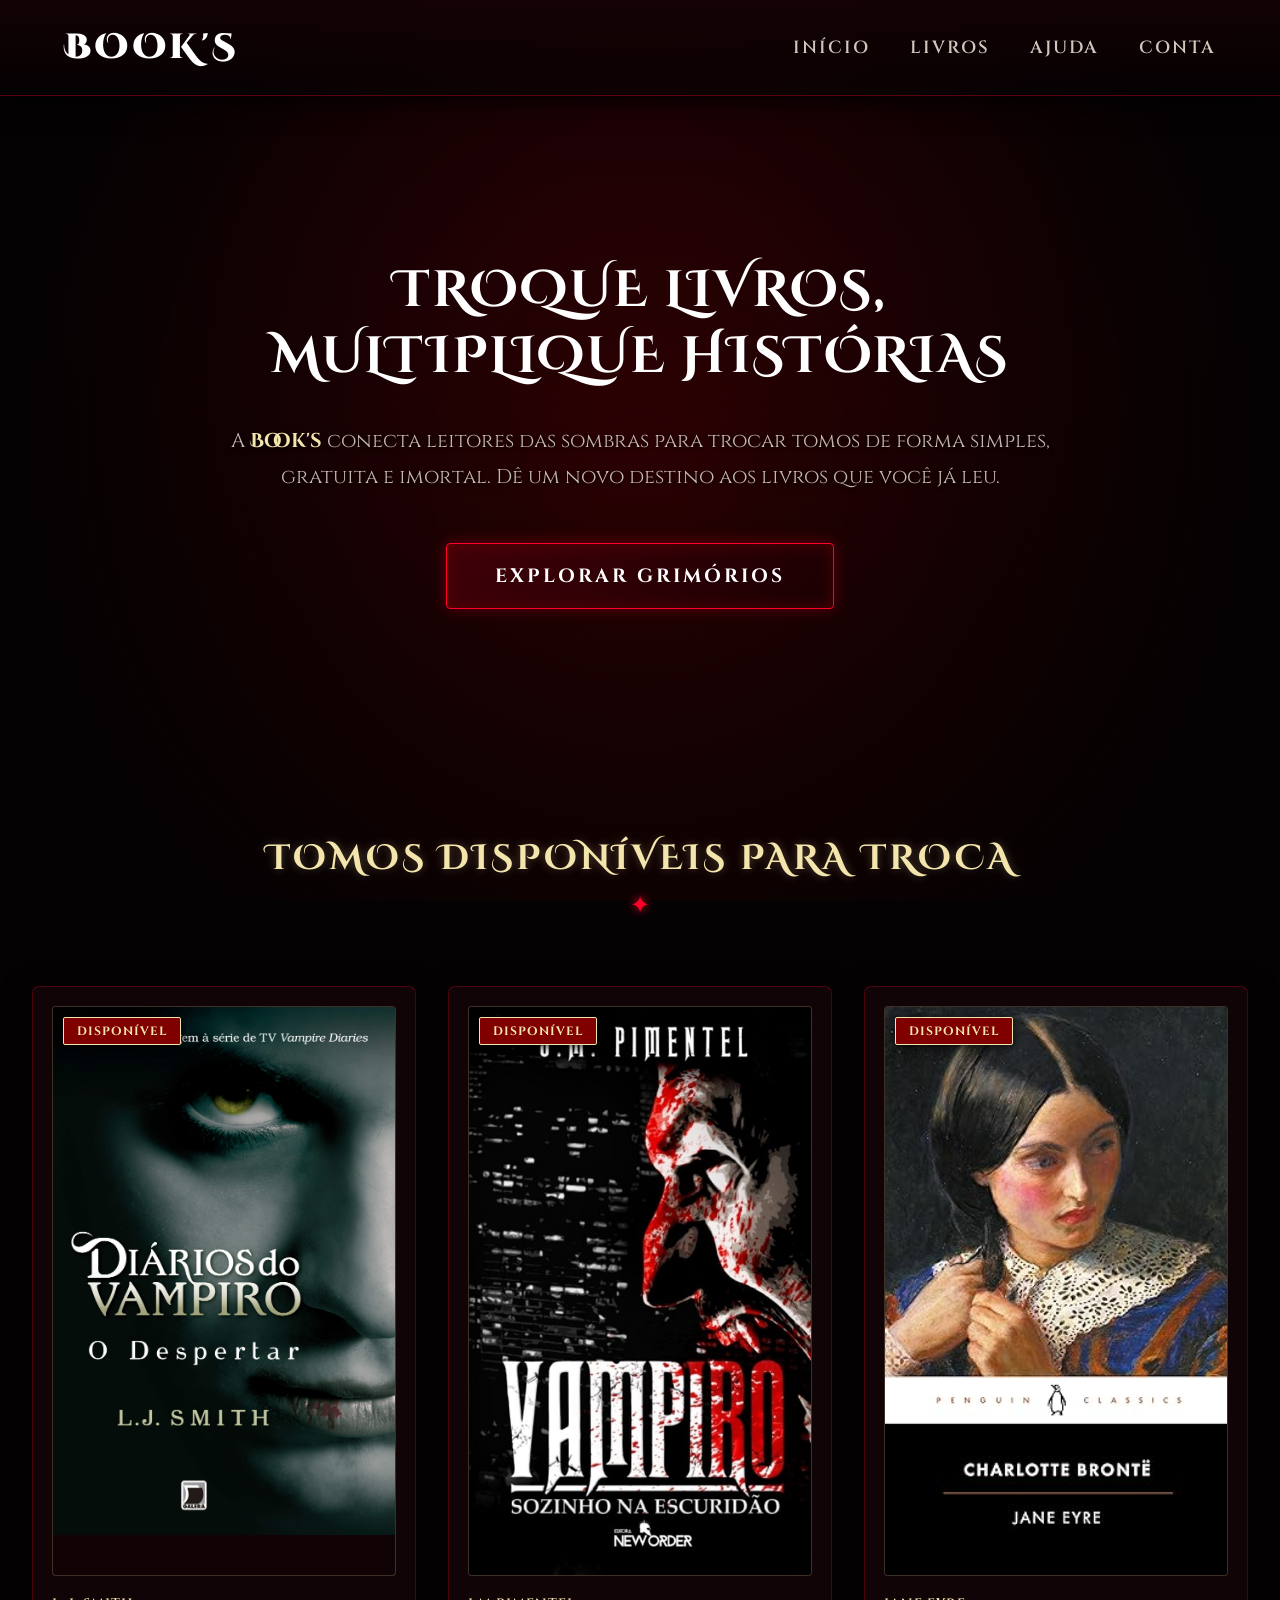
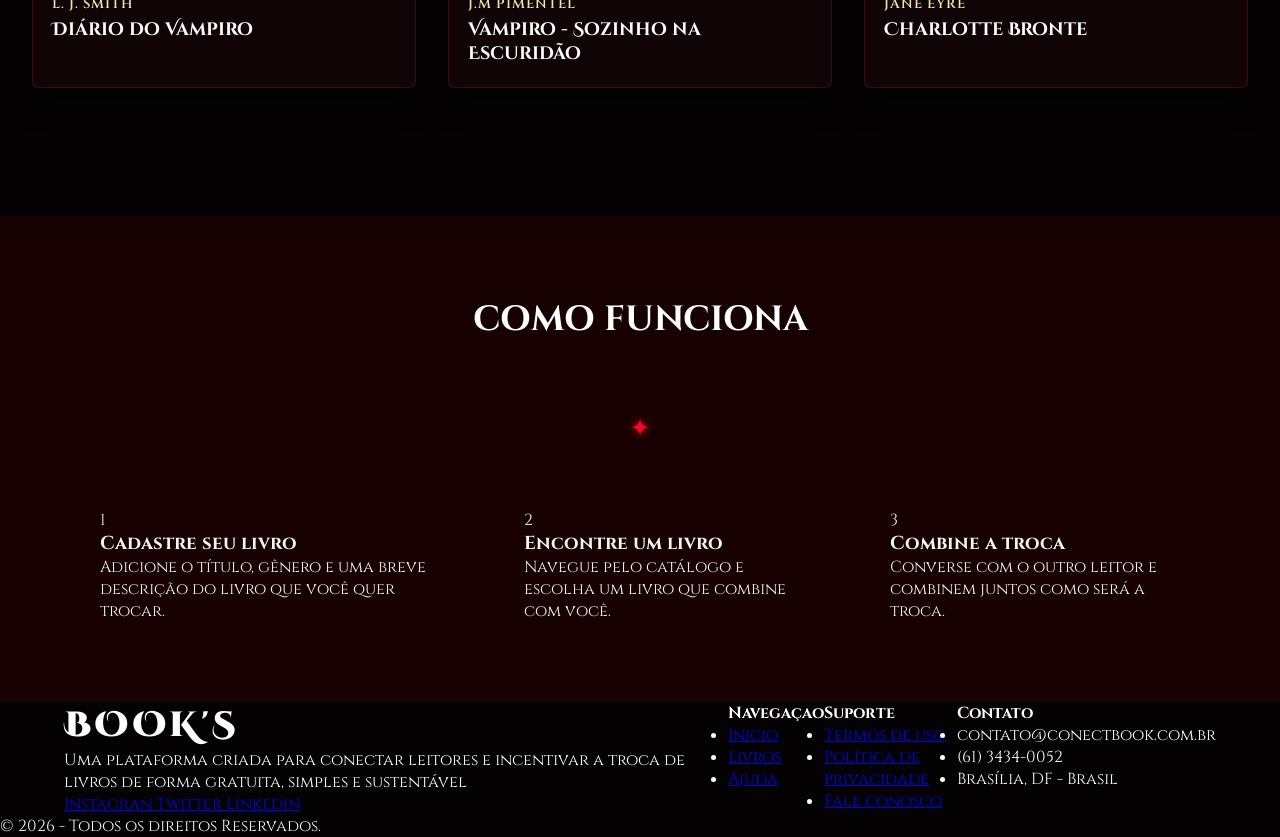
==== commit 3c513646: "Sla" ====
--- a/index.html
+++ b/index.html
@@ -136,6 +136,46 @@
       </div>
     </div>
   </section>
+</html>
+ <footer>
+        <div class="footer-container">
+                <div class="footer-coluna">
+                        <div class="logo"><span>Book's</span></div>
+                        <p>Uma plataforma criada para conectar leitores e incentivar a troca de livros de forma gratuita, simples e sustentável</p>
 
+                        <div class="footer-social">
+                            <a href="#"> Instagran </a>
+                            <a href="#"> Twitter </a>
+                            <a href="#"> Linkedin </a>
+                        </div>
+                </div>
+                <div class="footer-coluna">
+                    <h4>Navegaçao</h4>
+                    <ul>
+                        <li> <a href="#">Inicio</a></li>
+                        <li> <a href="#">Livros</a></li>
+                        <li> <a href="#">Ajuda</a></li>
+                    </ul>
+                </div>
+                <div class="footer-coluna">
+                    <h4>Suporte</h4>
+                    <ul>
+                        <li> <a href="#">Termos de uso</a></li>
+                        <li> <a href="#">Política de privacidade</a></li>
+                        <li> <a href="#">Fale conosco</a></li>
+                    </ul>
+                </div>
+                   <div class="footer-coluna">
+                    <h4>Contato</h4>
+                    <ul>
+                        <li> contato@conectbook.com.br</li>
+                        <li> (61) 3434-0052</li>
+                        <li> Brasília, DF - Brasil</li>
+                    </ul>
+                </div>
+        </div>
+        <div class="footer-linha"></div>
+        <p class="footer-copy"> &copy; 2026 - Todos os direitos Reservados.</p>
+    </footer>
 </body>
 </html>
--- a/style.css
+++ b/style.css
@@ -463,4 +463,20 @@
     display: flex;
     justify-content: space-between;
     gap: 80px;
+}
+
+footer{    
+    background-image: linear-gradient(#190202);
+}
+
+.footer-container{
+    margin: 0 auto;
+    width: 90vw;
+    color: #FFF;
+    display: flex;
+}
+
+.footer-coluna{
+    display: flex;
+    flex-direction: column;
 }
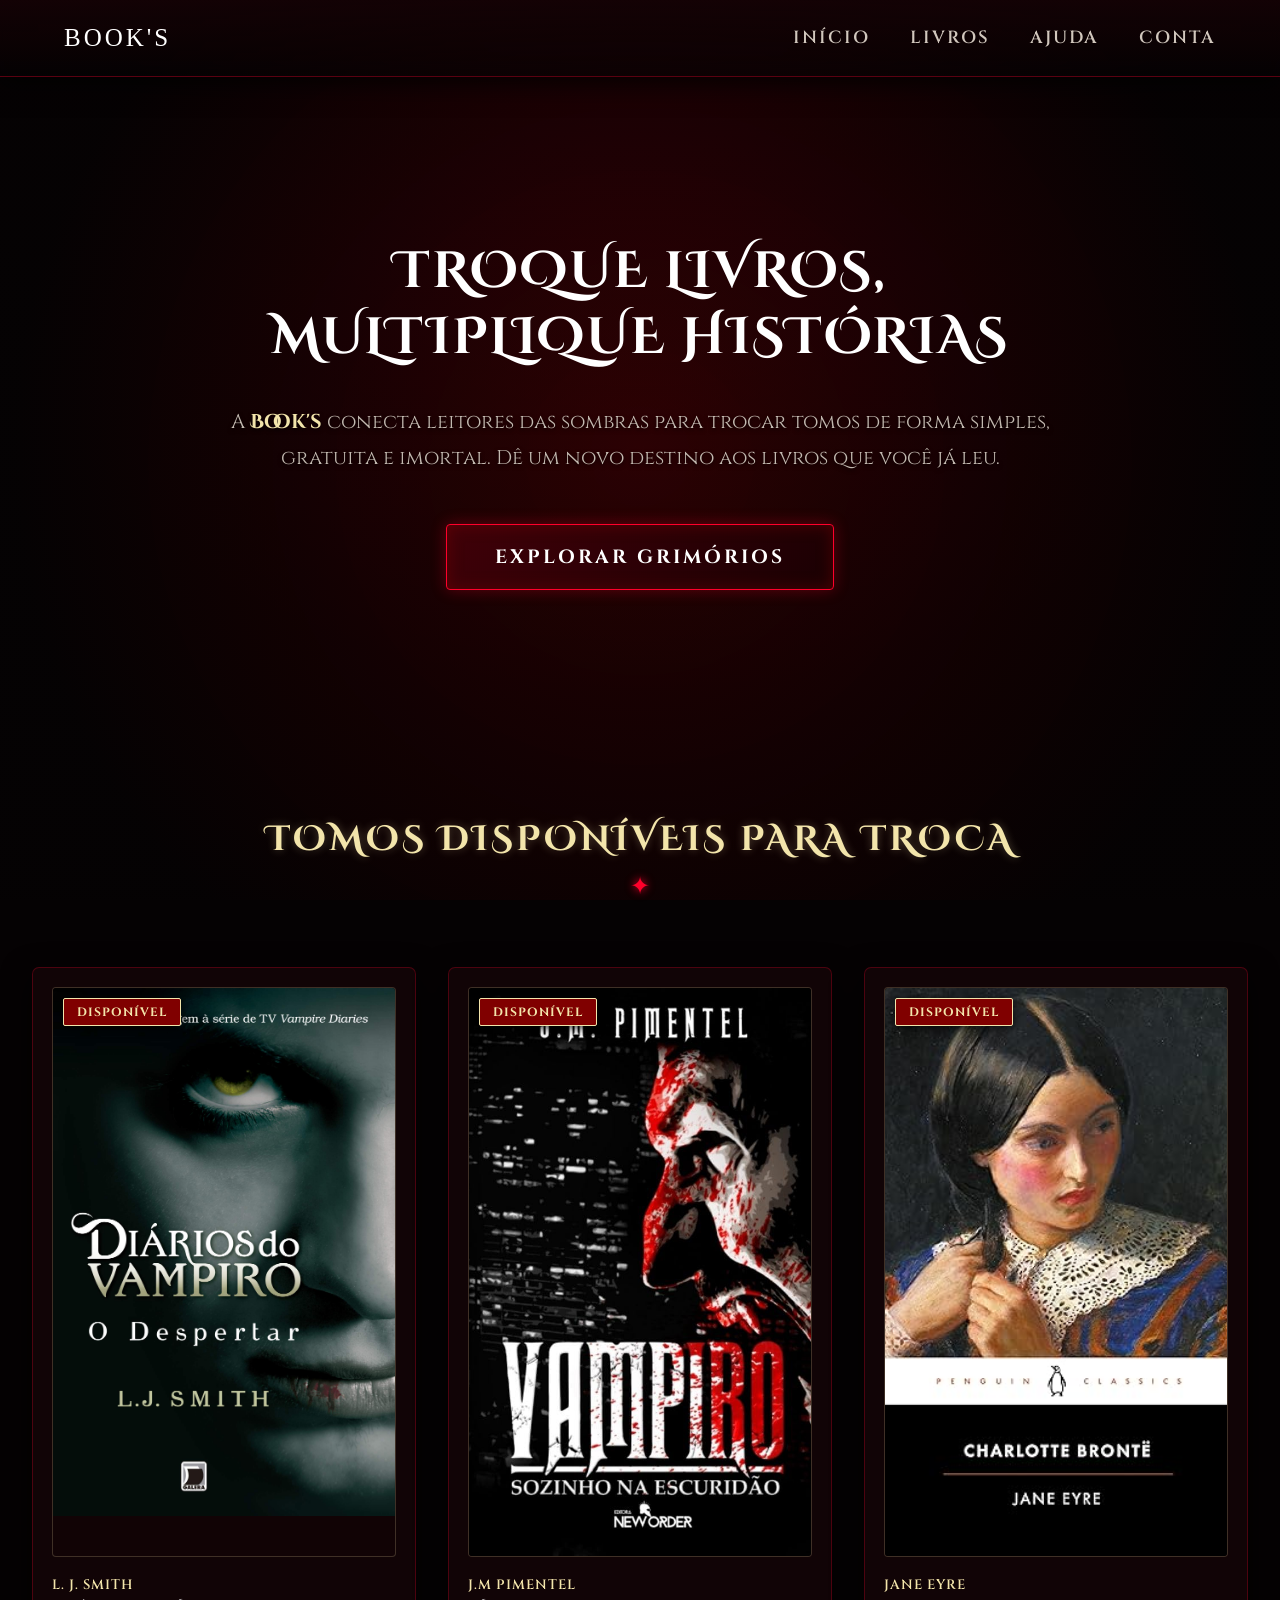
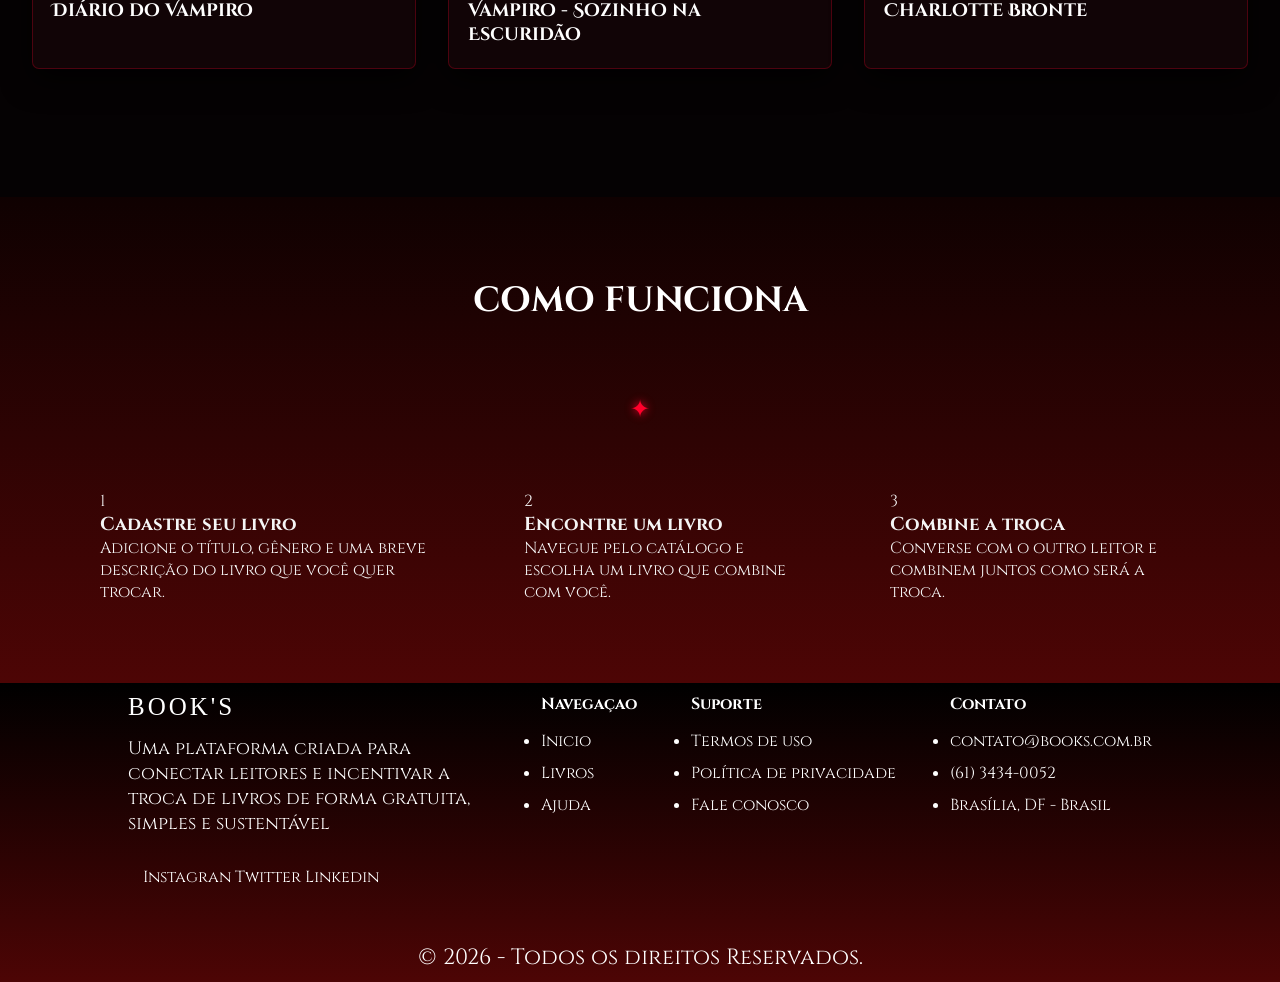
==== commit 1674db11: "Sla" ====
--- a/index.html
+++ b/index.html
@@ -137,7 +137,7 @@
     </div>
   </section>
 </html>
- <footer>
+    <footer>
         <div class="footer-container">
                 <div class="footer-coluna">
                         <div class="logo"><span>Book's</span></div>
@@ -168,14 +168,16 @@
                    <div class="footer-coluna">
                     <h4>Contato</h4>
                     <ul>
-                        <li> contato@conectbook.com.br</li>
+                        <li> contato@books.com.br</li>
                         <li> (61) 3434-0052</li>
                         <li> Brasília, DF - Brasil</li>
                     </ul>
                 </div>
         </div>
-        <div class="footer-linha"></div>
+        <hr class="footer-linha">  
         <p class="footer-copy"> &copy; 2026 - Todos os direitos Reservados.</p>
     </footer>
+
 </body>
+
 </html>
--- a/style.css
+++ b/style.css
@@ -448,7 +448,7 @@
     gap: 80px;
 }
 .ajuda {
-  background-color: #170101;
+  background-image: linear-gradient(#0f0101, #4d0505);
     padding: 80px 100px;
 }
  
@@ -464,19 +464,68 @@
     justify-content: space-between;
     gap: 80px;
 }
-
-footer{    
-    background-image: linear-gradient(#190202);
-}
+footer{
+    background-image: linear-gradient(#000000, #4d0505);
+    color: #FFF;
+    padding: 10px;
+}
+
 
 .footer-container{
+    display: flex;
+    max-width: 80vw;
     margin: 0 auto;
-    width: 90vw;
-    color: #FFF;
-    display: flex;
-}
+    justify-content: space-between;
+}
+
+.logo{
+    font-size: 25px;
+    font-weight: 500;
+}
+
+.footer-coluna p {
+    font-size: 18px;
+    margin-top: 15px;
+    margin-bottom: 15px;
+}
+
 
 .footer-coluna{
     display: flex;
     flex-direction: column;
+    max-width: 28vw;
+}
+
+.footer-coluna ul {
+    display: flex;
+    flex-direction: column;
+    gap: 10px;
+    margin-top: 15px;
+    padding: 0;
+}
+ a{
+    text-decoration: none;
+    color: #FFF;
+ }
+
+
+ .footer-coluna h4{
+    color: var(--laranja-principal);
+ }
+
+
+ .footer-social{
+    padding: 15px;
+ }
+
+.footer-linha{
+    max-width: 70vw;
+    margin: 20px auto;
+    border: 1px solid var(--laranja-escurao);
+}
+
+.footer-copy{
+    margin-top: 20px;
+    text-align: center;
+    font-size: 22px;
 }
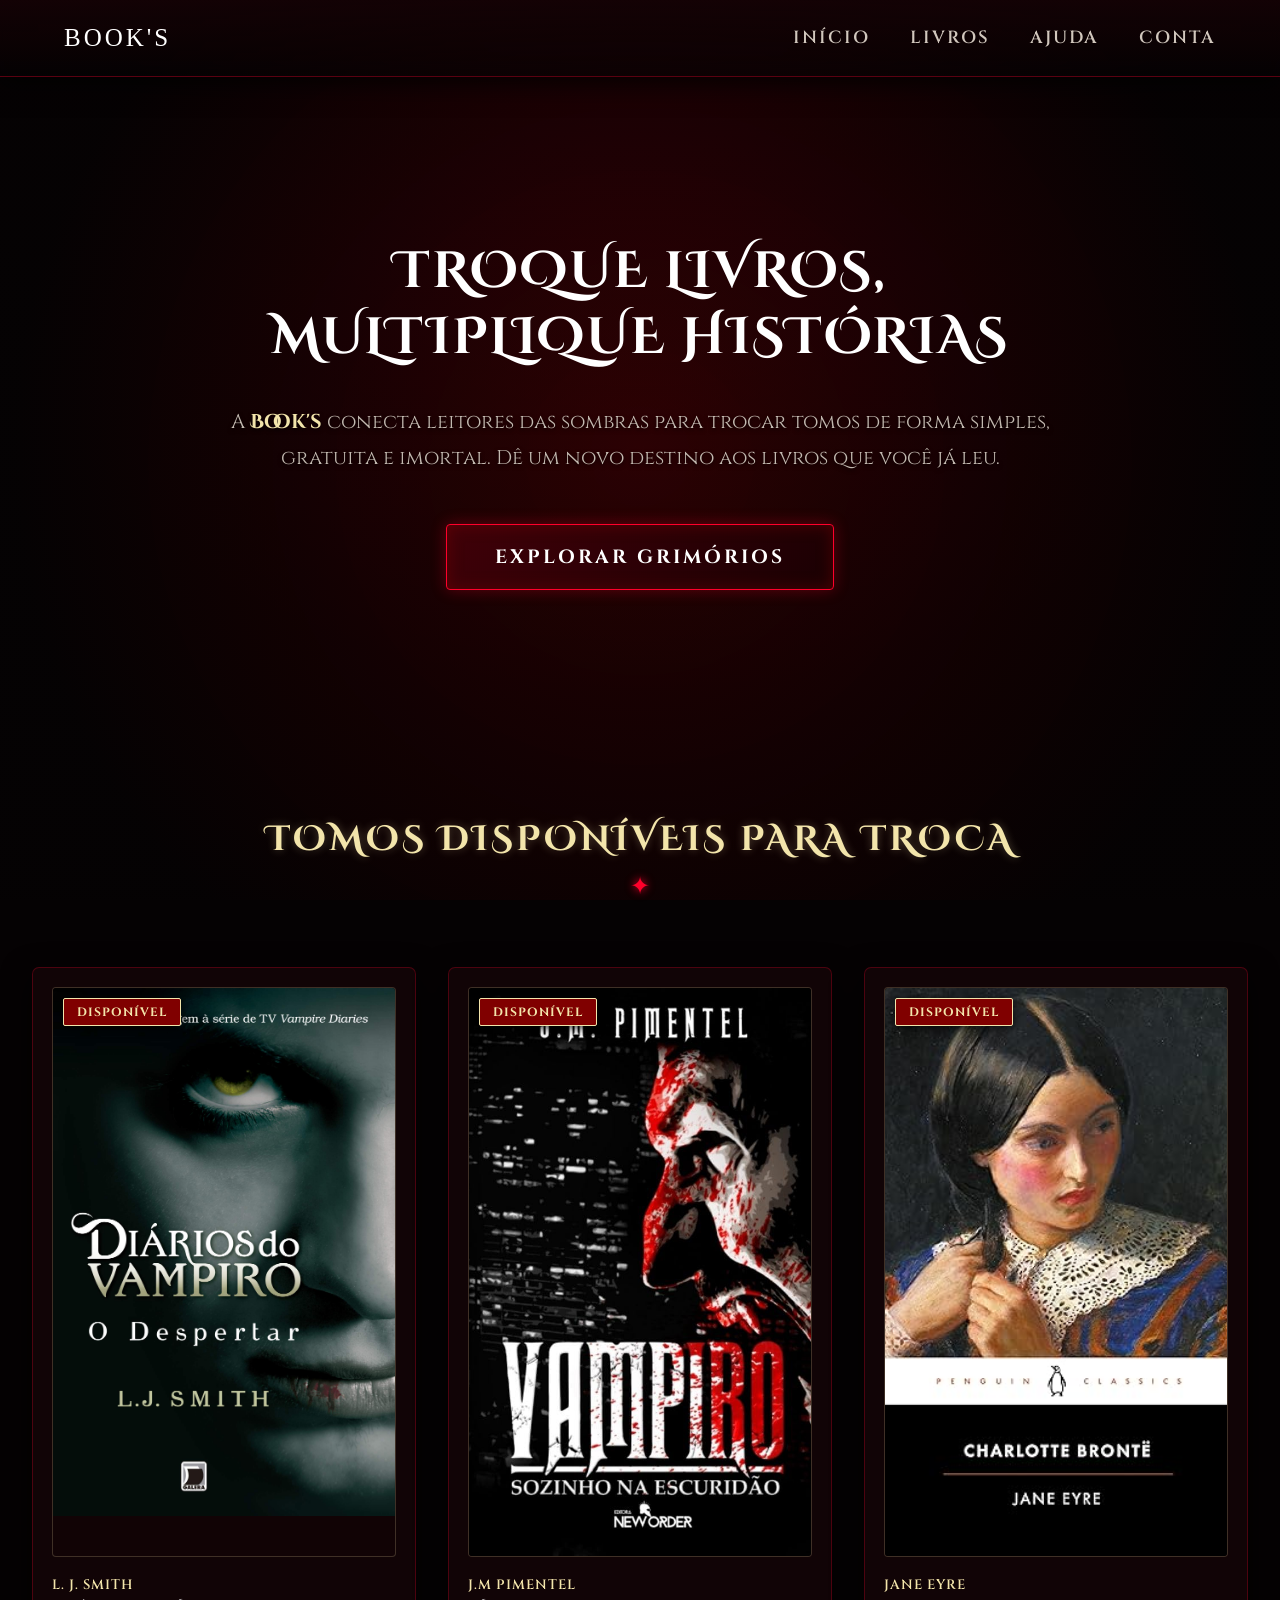
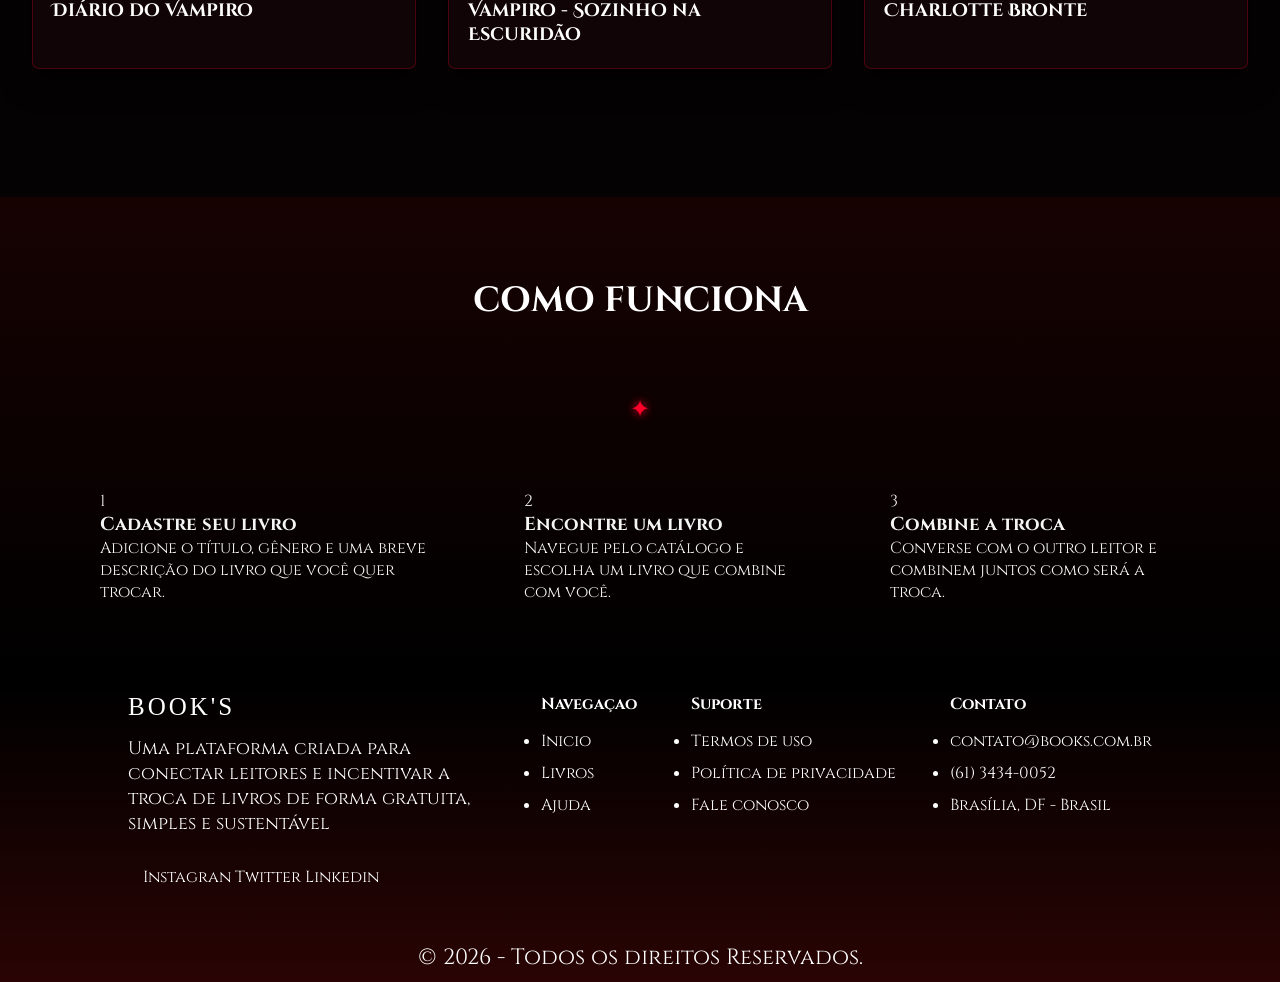
==== commit 4d830526: "novos" ====
--- a/index.html
+++ b/index.html
@@ -26,7 +26,7 @@
       <a href="#" class="nav-link">INÍCIO</a>
       <a href="#livros" class="nav-link">LIVROS</a>
       <a href="#" class="nav-link">AJUDA</a>
-      <a href="#" class="nav-link">CONTA</a>
+      <a href="login.html" class="nav-link">CONTA</a>
     </nav>
   </header>
 
--- a/style.css
+++ b/style.css
@@ -448,7 +448,7 @@
     gap: 80px;
 }
 .ajuda {
-  background-image: linear-gradient(#0f0101, #4d0505);
+  background-image: linear-gradient(#170202, #000000);
     padding: 80px 100px;
 }
  
@@ -465,7 +465,7 @@
     gap: 80px;
 }
 footer{
-    background-image: linear-gradient(#000000, #4d0505);
+    background-image: linear-gradient(#000000, #2a0404);
     color: #FFF;
     padding: 10px;
 }
